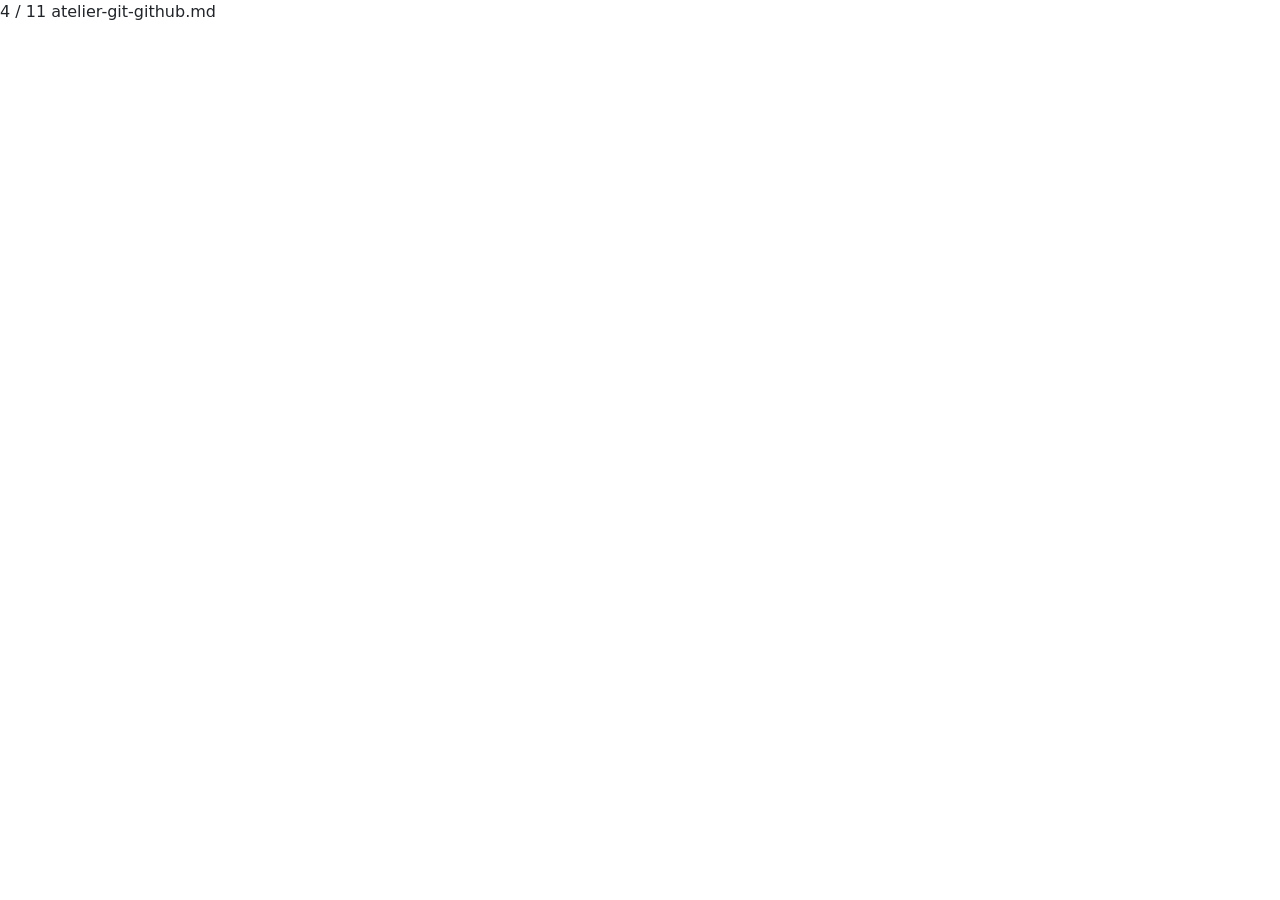
==== DANY-MEDZO-AfriTalent/index.html @ 9e374dfd "Init : création du dépôt, arborescence des fichiers et structure HTML de base" ====
<!DOCTYPE html>
<html lang="fr">
<head> 
<meta charset="UTF-8"> 
<meta name="viewport" content="width=device-width, initial-scale=1.0"> 
<title>AfriTalent — Accueil</title> 
<!-- Bootstrap 5 via CDN : feuille de style --> 
<link 
href="https://cdn.jsdelivr.net/npm/bootstrap@5.3.0/dist/css/bootstrap.min.css" 
rel="stylesheet"> 
<!-- Votre feuille de style personnelle --> 
<link rel="stylesheet" href="css/style.css">
</head>
<body> 
<!-- Le contenu de la page sera ajoute ici --> 
<!-- Bootstrap 5 via CDN : script JavaScript --> 
<script 
src="https://cdn.jsdelivr.net/npm/bootstrap@5.3.0/dist/js/bootstrap.bundle.min.js"
></script> 
<!-- Votre script JavaScript --> 
<script src="js/main.js"></script>
4 / 11
atelier-git-github.md
</body>
</html>
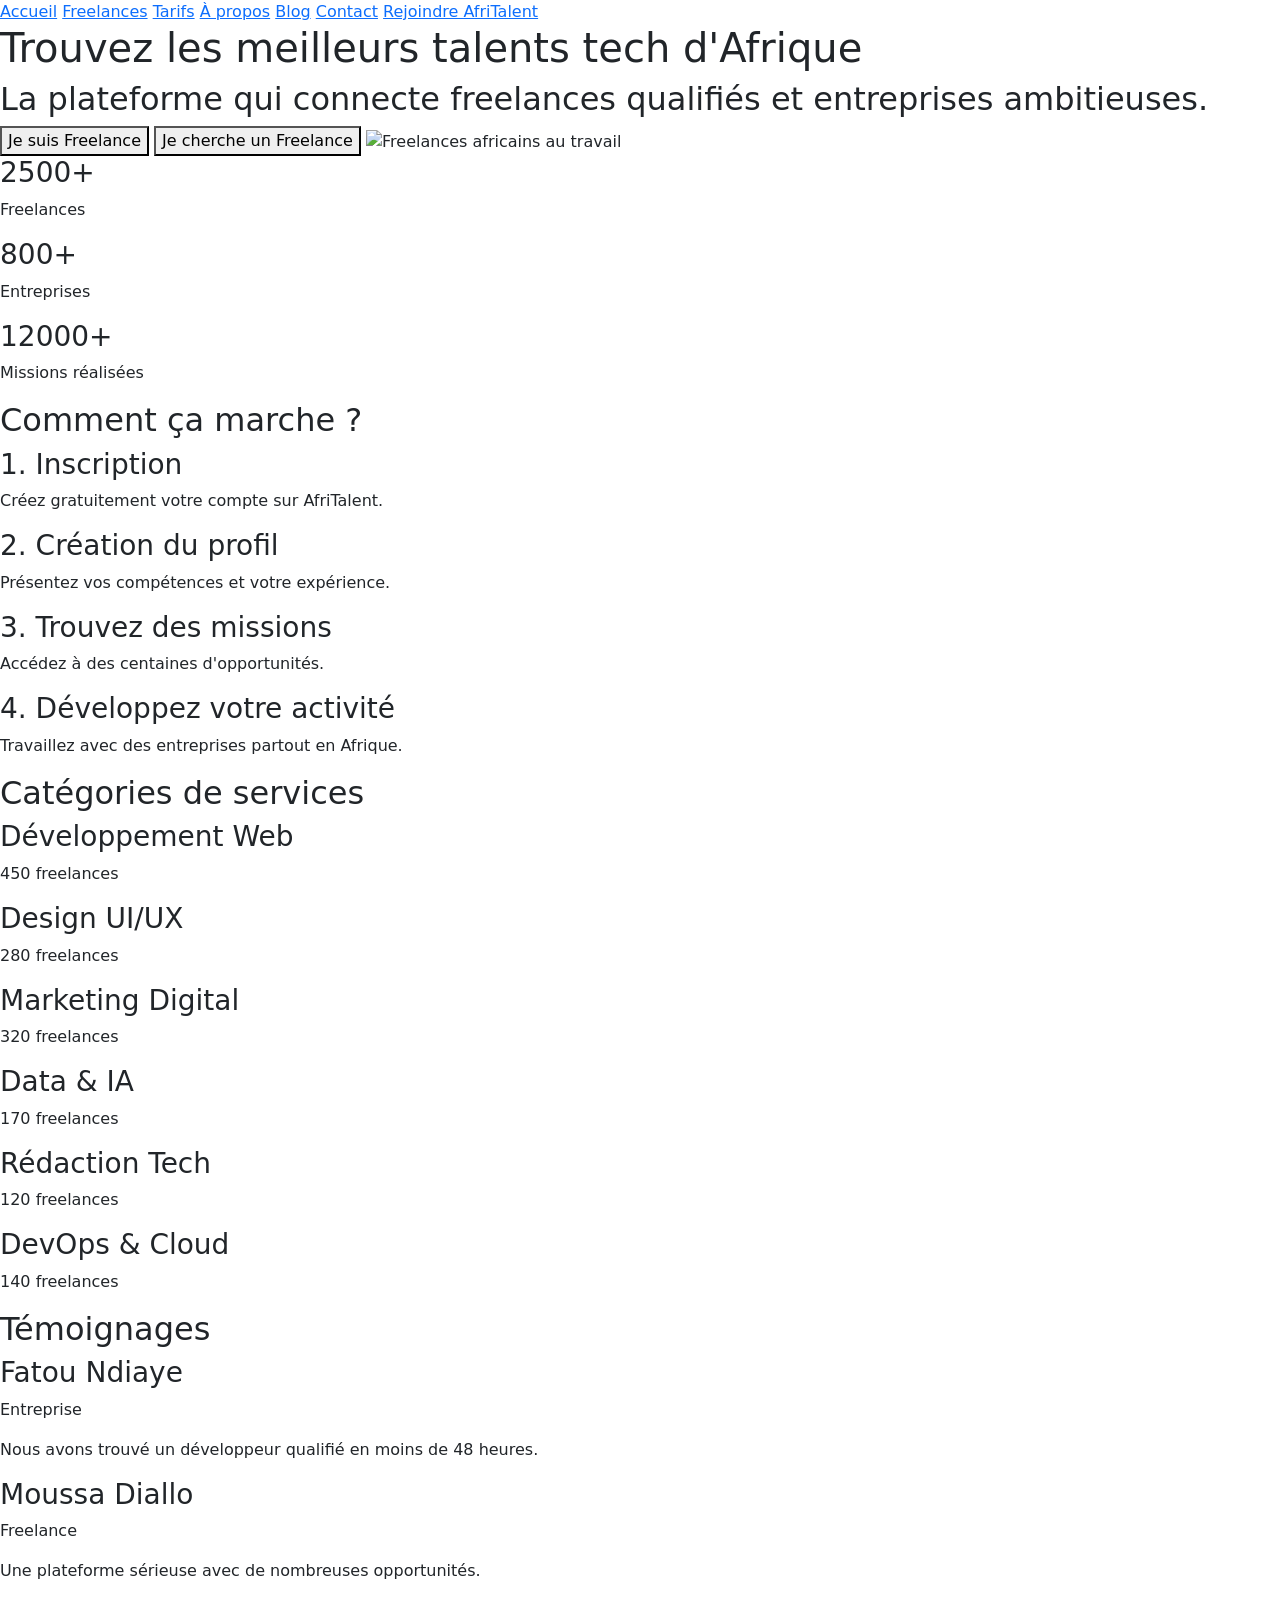
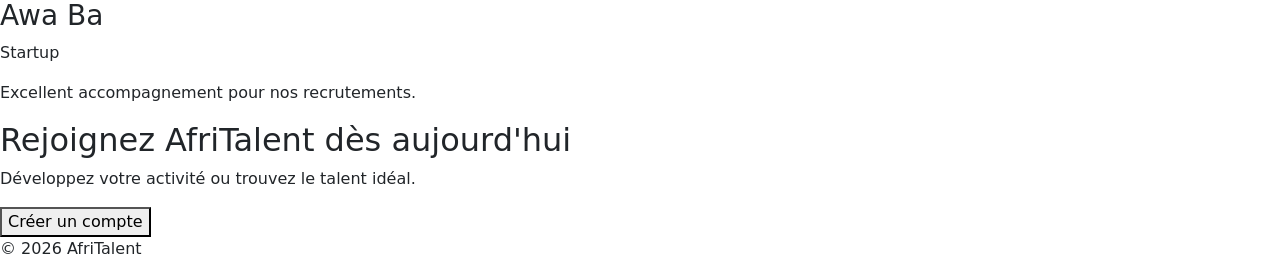
==== commit 4d26e086: "HTML : structure complète des 5 pages avec sections et contenu texte" ====
--- a/DANY-MEDZO-AfriTalent/index.html
+++ b/DANY-MEDZO-AfriTalent/index.html
@@ -1,25 +1,128 @@
 <!DOCTYPE html>
 <html lang="fr">
-<head> 
-<meta charset="UTF-8"> 
-<meta name="viewport" content="width=device-width, initial-scale=1.0"> 
-<title>AfriTalent — Accueil</title> 
-<!-- Bootstrap 5 via CDN : feuille de style --> 
-<link 
-href="https://cdn.jsdelivr.net/npm/bootstrap@5.3.0/dist/css/bootstrap.min.css" 
-rel="stylesheet"> 
-<!-- Votre feuille de style personnelle --> 
-<link rel="stylesheet" href="css/style.css">
+<head>
+    <meta charset="UTF-8">
+    <meta name="viewport" content="width=device-width, initial-scale=1.0">
+    <title>AfriTalent - Accueil</title>
+
+    <link href="https://cdn.jsdelivr.net/npm/bootstrap@5.3.3/dist/css/bootstrap.min.css" rel="stylesheet">
+    <link rel="stylesheet" href="css/style.css">
 </head>
-<body> 
-<!-- Le contenu de la page sera ajoute ici --> 
-<!-- Bootstrap 5 via CDN : script JavaScript --> 
-<script 
-src="https://cdn.jsdelivr.net/npm/bootstrap@5.3.0/dist/js/bootstrap.bundle.min.js"
-></script> 
-<!-- Votre script JavaScript --> 
+<body>
+
+<header>
+    <nav>
+        <a href="index.html">Accueil</a>
+        <a href="freelances.html">Freelances</a>
+        <a href="tarifs.html">Tarifs</a>
+        <a href="about.html">À propos</a>
+        <a href="blog.html">Blog</a>
+        <a href="contact.html">Contact</a>
+        <a href="#">Rejoindre AfriTalent</a>
+    </nav>
+</header>
+
+<main>
+
+<section>
+    <h1>Trouvez les meilleurs talents tech d'Afrique</h1>
+
+    <h2>
+        La plateforme qui connecte freelances qualifiés et entreprises ambitieuses.
+    </h2>
+
+    <button>Je suis Freelance</button>
+    <button>Je cherche un Freelance</button>
+
+    <img src="images/hero.jpg" alt="Freelances africains au travail">
+
+    <div>
+        <h3>2500+</h3>
+        <p>Freelances</p>
+    </div>
+
+    <div>
+        <h3>800+</h3>
+        <p>Entreprises</p>
+    </div>
+
+    <div>
+        <h3>12000+</h3>
+        <p>Missions réalisées</p>
+    </div>
+</section>
+
+<section>
+    <h2>Comment ça marche ?</h2>
+
+    <article>
+        <h3>1. Inscription</h3>
+        <p>Créez gratuitement votre compte sur AfriTalent.</p>
+    </article>
+
+    <article>
+        <h3>2. Création du profil</h3>
+        <p>Présentez vos compétences et votre expérience.</p>
+    </article>
+
+    <article>
+        <h3>3. Trouvez des missions</h3>
+        <p>Accédez à des centaines d'opportunités.</p>
+    </article>
+
+    <article>
+        <h3>4. Développez votre activité</h3>
+        <p>Travaillez avec des entreprises partout en Afrique.</p>
+    </article>
+</section>
+
+<section>
+    <h2>Catégories de services</h2>
+
+    <article><h3>Développement Web</h3><p>450 freelances</p></article>
+    <article><h3>Design UI/UX</h3><p>280 freelances</p></article>
+    <article><h3>Marketing Digital</h3><p>320 freelances</p></article>
+    <article><h3>Data & IA</h3><p>170 freelances</p></article>
+    <article><h3>Rédaction Tech</h3><p>120 freelances</p></article>
+    <article><h3>DevOps & Cloud</h3><p>140 freelances</p></article>
+</section>
+
+<section>
+    <h2>Témoignages</h2>
+
+    <article>
+        <h3>Fatou Ndiaye</h3>
+        <p>Entreprise</p>
+        <p>Nous avons trouvé un développeur qualifié en moins de 48 heures.</p>
+    </article>
+
+    <article>
+        <h3>Moussa Diallo</h3>
+        <p>Freelance</p>
+        <p>Une plateforme sérieuse avec de nombreuses opportunités.</p>
+    </article>
+
+    <article>
+        <h3>Awa Ba</h3>
+        <p>Startup</p>
+        <p>Excellent accompagnement pour nos recrutements.</p>
+    </article>
+</section>
+
+<section>
+    <h2>Rejoignez AfriTalent dès aujourd'hui</h2>
+    <p>Développez votre activité ou trouvez le talent idéal.</p>
+    <button>Créer un compte</button>
+</section>
+
+</main>
+
+<footer>
+    <p>© 2026 AfriTalent</p>
+</footer>
+
 <script src="js/main.js"></script>
-4 / 11
-atelier-git-github.md
+<script src="https://cdn.jsdelivr.net/npm/bootstrap@5.3.3/dist/js/bootstrap.bundle.min.js"></script>
+
 </body>
-</html>
+</html>
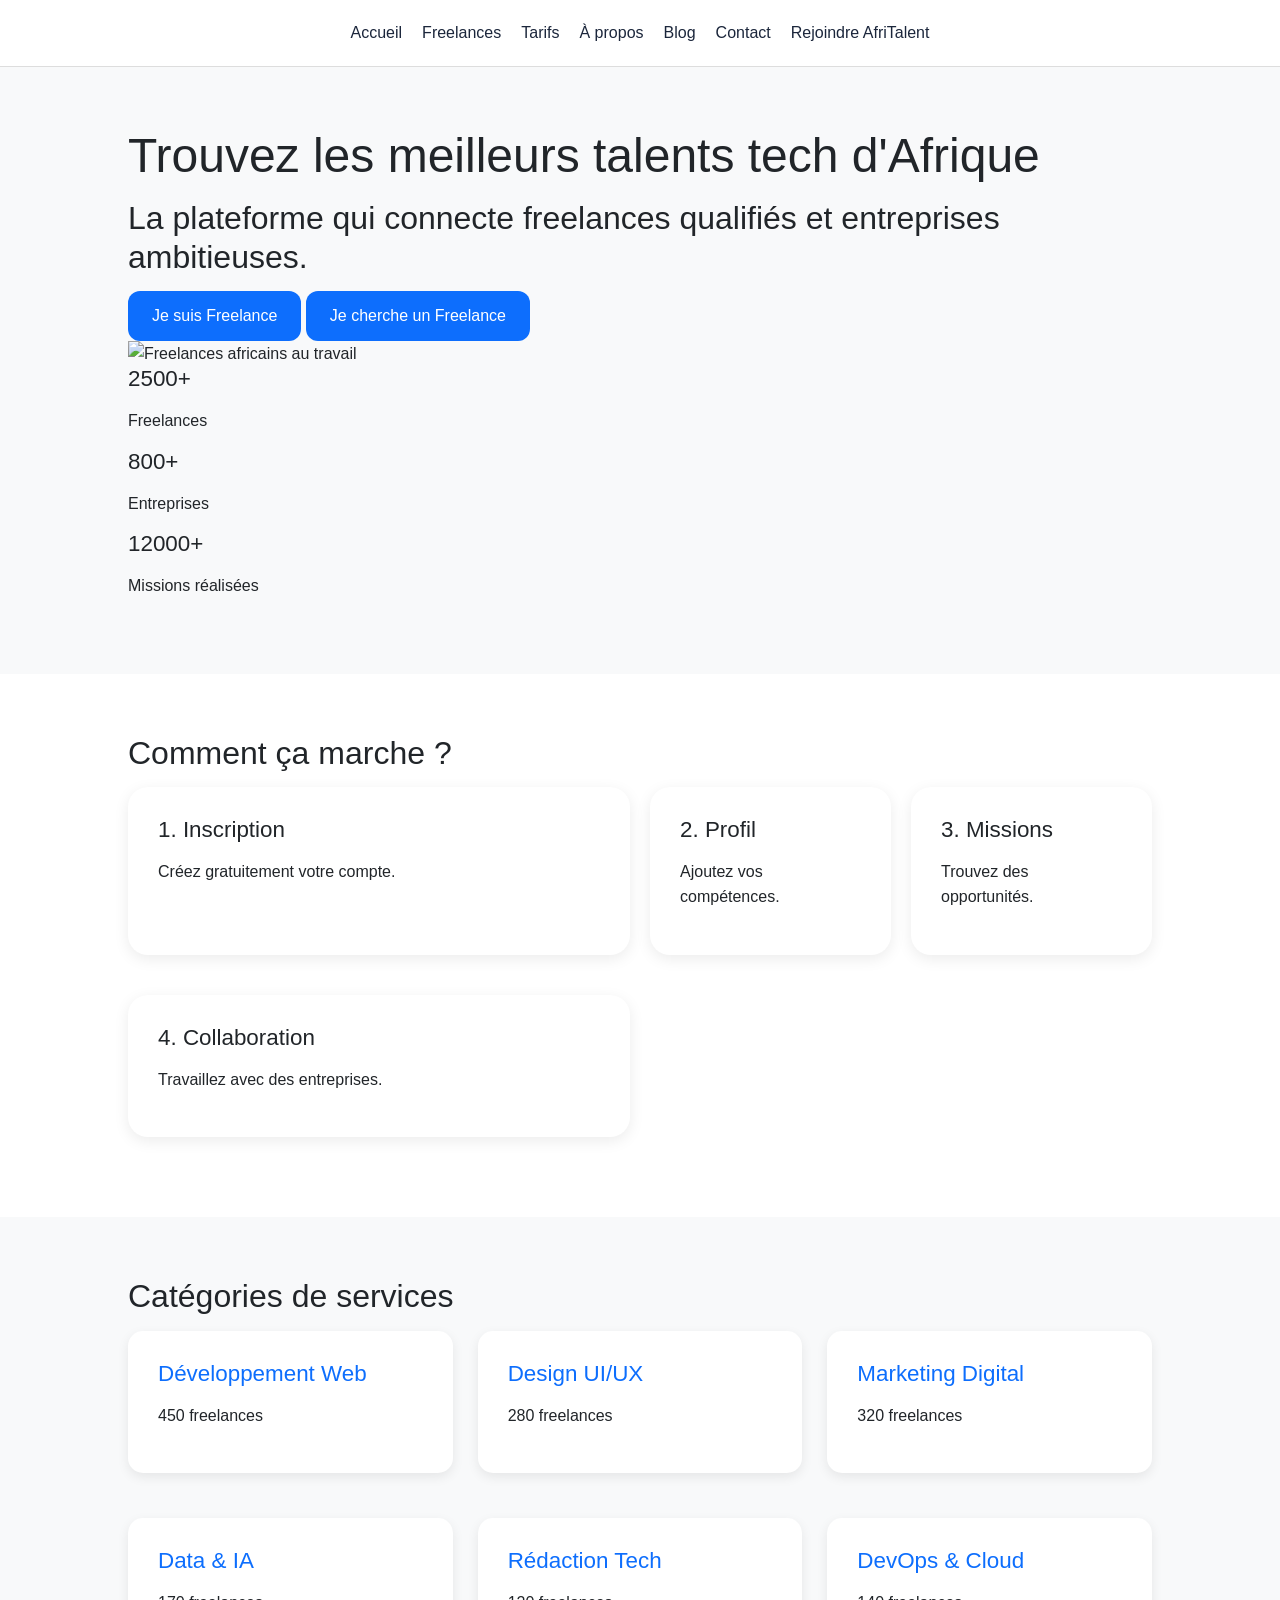
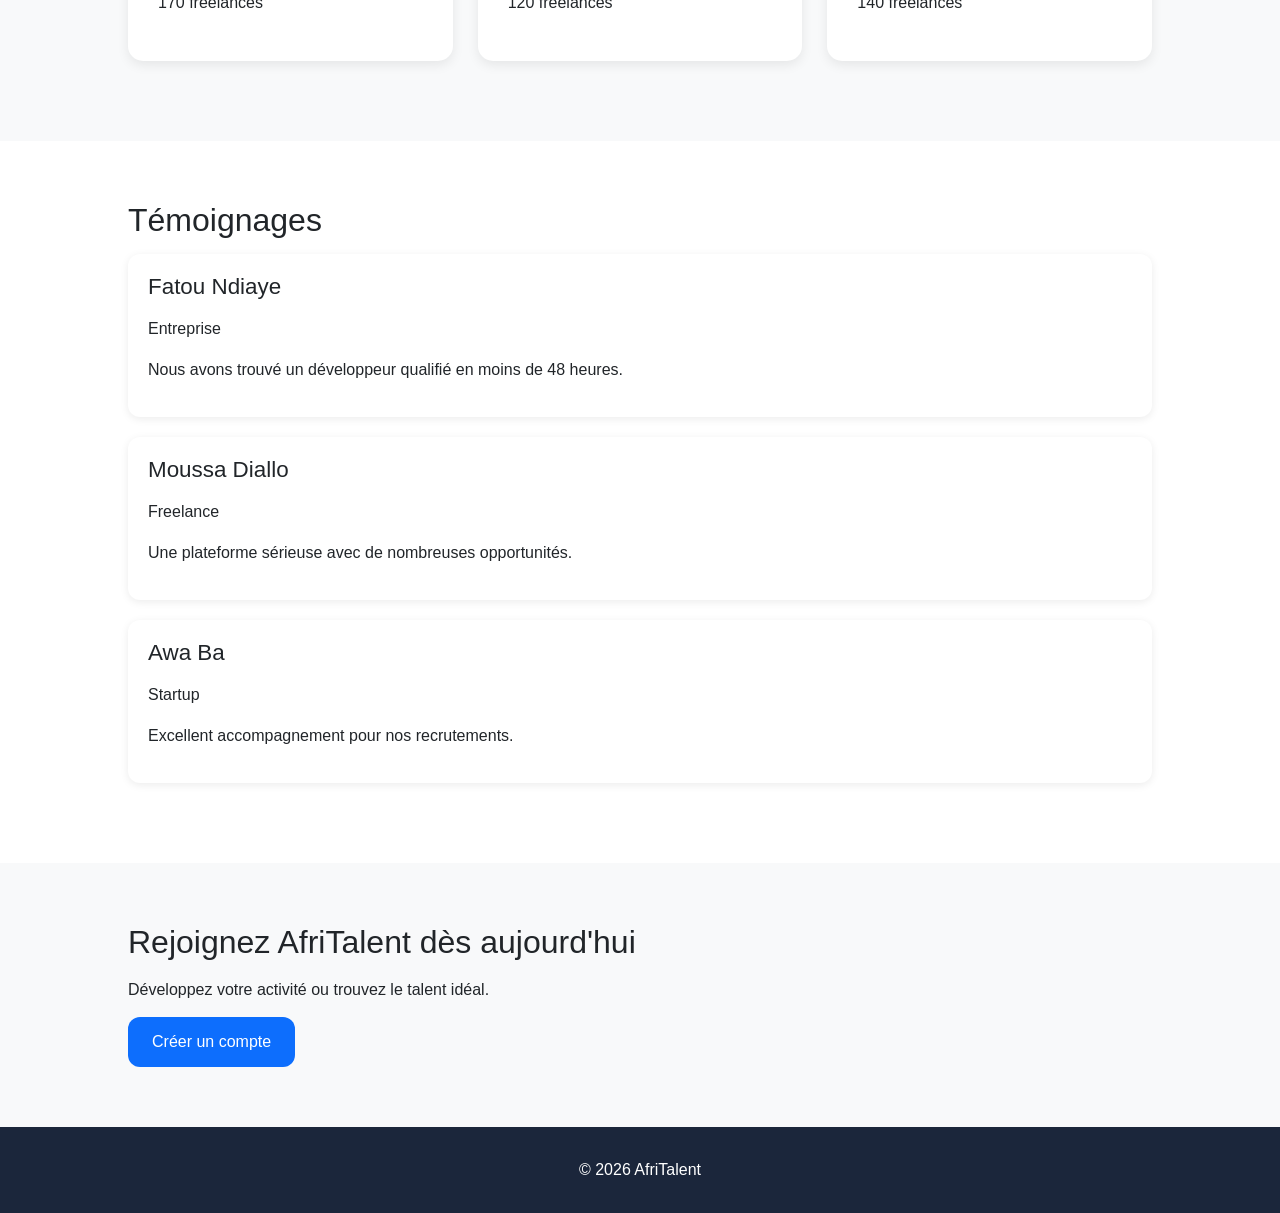
==== commit d9a07f11: "CSS : Bento Grid, sections hero et catégories, effets hover" ====
--- a/DANY-MEDZO-AfriTalent/index.html
+++ b/DANY-MEDZO-AfriTalent/index.html
@@ -53,40 +53,74 @@
 </section>
 
 <section>
+
     <h2>Comment ça marche ?</h2>
 
-    <article>
-        <h3>1. Inscription</h3>
-        <p>Créez gratuitement votre compte sur AfriTalent.</p>
-    </article>
+    <div class="bento-grid">
 
-    <article>
-        <h3>2. Création du profil</h3>
-        <p>Présentez vos compétences et votre expérience.</p>
-    </article>
+        <article class="bento-card">
+            <h3>1. Inscription</h3>
+            <p>Créez gratuitement votre compte.</p>
+        </article>
 
-    <article>
-        <h3>3. Trouvez des missions</h3>
-        <p>Accédez à des centaines d'opportunités.</p>
-    </article>
+        <article class="bento-card">
+            <h3>2. Profil</h3>
+            <p>Ajoutez vos compétences.</p>
+        </article>
 
-    <article>
-        <h3>4. Développez votre activité</h3>
-        <p>Travaillez avec des entreprises partout en Afrique.</p>
-    </article>
+        <article class="bento-card">
+            <h3>3. Missions</h3>
+            <p>Trouvez des opportunités.</p>
+        </article>
+
+        <article class="bento-card">
+            <h3>4. Collaboration</h3>
+            <p>Travaillez avec des entreprises.</p>
+        </article>
+
+    </div>
+
 </section>
 
 <section>
+
     <h2>Catégories de services</h2>
 
-    <article><h3>Développement Web</h3><p>450 freelances</p></article>
-    <article><h3>Design UI/UX</h3><p>280 freelances</p></article>
-    <article><h3>Marketing Digital</h3><p>320 freelances</p></article>
-    <article><h3>Data & IA</h3><p>170 freelances</p></article>
-    <article><h3>Rédaction Tech</h3><p>120 freelances</p></article>
-    <article><h3>DevOps & Cloud</h3><p>140 freelances</p></article>
+    <div class="categories">
+
+        <article class="category-card">
+            <h3>Développement Web</h3>
+            <p>450 freelances</p>
+        </article>
+
+        <article class="category-card">
+            <h3>Design UI/UX</h3>
+            <p>280 freelances</p>
+        </article>
+
+        <article class="category-card">
+            <h3>Marketing Digital</h3>
+            <p>320 freelances</p>
+        </article>
+
+        <article class="category-card">
+            <h3>Data & IA</h3>
+            <p>170 freelances</p>
+        </article>
+
+        <article class="category-card">
+            <h3>Rédaction Tech</h3>
+            <p>120 freelances</p>
+        </article>
+
+        <article class="category-card">
+            <h3>DevOps & Cloud</h3>
+            <p>140 freelances</p>
+        </article>
+
+    </div>
+
 </section>
-
 <section>
     <h2>Témoignages</h2>
 
--- a/DANY-MEDZO-AfriTalent/css/style.css
+++ b/DANY-MEDZO-AfriTalent/css/style.css
@@ -0,0 +1,415 @@
+/* ==========================
+   VARIABLES CSS
+========================== */
+
+:root{
+    --primary-color:#0d6efd;
+    --secondary-color:#1b263b;
+    --accent-color:#00c896;
+    --light-color:#f8f9fa;
+    --dark-color:#212529;
+    --gray-color:#6c757d;
+
+    --title-font:'Space Grotesk', sans-serif;
+    --body-font:'Poppins', sans-serif;
+
+    --border-radius:12px;
+    --transition:0.3s;
+}
+
+/* ==========================
+   RESET
+========================== */
+
+*{
+    margin:0;
+    padding:0;
+    box-sizing:border-box;
+}
+
+html{
+    scroll-behavior:smooth;
+}
+
+body{
+    font-family:var(--body-font);
+    background-color:var(--light-color);
+    color:var(--dark-color);
+    line-height:1.6;
+}
+
+/* ==========================
+   TITRES
+========================== */
+
+h1,
+h2,
+h3,
+h4,
+h5,
+h6{
+    font-family:var(--title-font);
+    margin-bottom:15px;
+}
+
+h1{
+    font-size:3rem;
+}
+
+h2{
+    font-size:2rem;
+}
+
+h3{
+    font-size:1.4rem;
+}
+
+p{
+    margin-bottom:15px;
+}
+
+/* ==========================
+   LIENS
+========================== */
+
+a{
+    text-decoration:none;
+    color:var(--primary-color);
+}
+
+a:hover{
+    color:var(--accent-color);
+}
+
+/* ==========================
+   NAVBAR
+========================== */
+
+nav{
+    background-color:white;
+    padding:20px;
+    display:flex;
+    justify-content:center;
+    align-items:center;
+    gap:20px;
+    flex-wrap:wrap;
+
+    border-bottom:1px solid #ddd;
+}
+
+nav a{
+    color:var(--secondary-color);
+    font-weight:500;
+}
+
+nav a:hover{
+    color:var(--primary-color);
+}
+
+/* ==========================
+   BOUTONS
+========================== */
+
+button{
+    background-color:var(--primary-color);
+    color:white;
+
+    border:none;
+
+    padding:12px 24px;
+
+    border-radius:var(--border-radius);
+
+    cursor:pointer;
+
+    transition:var(--transition);
+}
+
+button:hover{
+    background-color:var(--accent-color);
+    transform:translateY(-2px);
+}
+
+/* ==========================
+   SECTIONS
+========================== */
+
+section{
+    padding:60px 10%;
+}
+
+section:nth-child(even){
+    background-color:white;
+}
+
+/* ==========================
+   IMAGES
+========================== */
+
+img{
+    max-width:100%;
+    display:block;
+}
+
+/* ==========================
+   ARTICLES
+========================== */
+
+article{
+    background-color:white;
+
+    padding:20px;
+
+    margin-bottom:20px;
+
+    border-radius:var(--border-radius);
+
+    box-shadow:0 2px 8px rgba(0,0,0,0.08);
+}
+
+/* ==========================
+   FORMULAIRE
+========================== */
+
+input,
+select,
+textarea{
+    width:100%;
+
+    padding:12px;
+
+    margin-bottom:15px;
+
+    border:1px solid #ccc;
+
+    border-radius:var(--border-radius);
+}
+
+/* ==========================
+   FOOTER
+========================== */
+
+footer{
+    background-color:var(--secondary-color);
+
+    color:white;
+
+    text-align:center;
+
+    padding:30px;
+}
+
+footer p{
+    margin:0;
+}
+/* ==========================
+   HERO
+========================== */
+
+.hero{
+    display:grid;
+    grid-template-columns:1fr 1fr;
+    align-items:center;
+    gap:50px;
+    min-height:80vh;
+}
+
+.hero-content h1{
+    font-size:4rem;
+    line-height:1.1;
+    margin-bottom:20px;
+}
+
+.hero-content p{
+    font-size:1.1rem;
+    color:var(--gray-color);
+}
+
+.hero-buttons{
+    margin-top:25px;
+    display:flex;
+    gap:15px;
+}
+
+.hero-image img{
+    width:100%;
+    border-radius:20px;
+    box-shadow:0 15px 30px rgba(0,0,0,0.15);
+}
+
+/* ==========================
+   STATS
+========================== */
+
+.stats{
+    display:grid;
+    grid-template-columns:repeat(3,1fr);
+    gap:20px;
+}
+
+.stat-card{
+    background:white;
+    text-align:center;
+    padding:30px;
+    border-radius:15px;
+    box-shadow:0 4px 12px rgba(0,0,0,0.08);
+}
+
+.stat-card h3{
+    color:var(--primary-color);
+    font-size:2rem;
+}
+
+/* ==========================
+   BENTO GRID
+========================== */
+
+.bento-grid{
+    display:grid;
+    grid-template-columns:repeat(4,1fr);
+    gap:20px;
+}
+
+.bento-card{
+    background:white;
+    padding:30px;
+    border-radius:20px;
+    box-shadow:0 4px 15px rgba(0,0,0,0.08);
+}
+
+.bento-card:first-child{
+    grid-column:span 2;
+}
+
+.bento-card:nth-child(4){
+    grid-column:span 2;
+}
+
+/* ==========================
+   CATÉGORIES
+========================== */
+
+.categories{
+    display:grid;
+    grid-template-columns:repeat(3,1fr);
+    gap:25px;
+}
+
+.category-card{
+    background:white;
+    padding:30px;
+    border-radius:15px;
+
+    transition:0.3s;
+
+    box-shadow:0 4px 12px rgba(0,0,0,0.08);
+}
+
+.category-card:hover{
+    transform:translateY(-10px);
+    box-shadow:0 15px 25px rgba(0,0,0,0.15);
+}
+
+.category-card h3{
+    color:var(--primary-color);
+}
+
+/* ==========================
+   FREELANCES
+========================== */
+
+.freelances-grid{
+    display:grid;
+    grid-template-columns:repeat(3,1fr);
+    gap:25px;
+}
+
+.freelance-card{
+    background:white;
+    padding:25px;
+    border-radius:15px;
+
+    transition:0.3s;
+
+    box-shadow:0 4px 10px rgba(0,0,0,0.08);
+}
+
+.freelance-card:hover{
+    transform:translateY(-8px);
+}
+
+/* ==========================
+   TARIFS
+========================== */
+
+.pricing{
+    display:grid;
+    grid-template-columns:repeat(3,1fr);
+    gap:25px;
+}
+
+.plan{
+    background:white;
+    padding:30px;
+    border-radius:15px;
+    text-align:center;
+
+    box-shadow:0 4px 12px rgba(0,0,0,0.08);
+}
+
+.popular{
+    border:3px solid var(--primary-color);
+    transform:scale(1.05);
+}
+
+/* ==========================
+   TEAM
+========================== */
+
+.team{
+    display:grid;
+    grid-template-columns:repeat(4,1fr);
+    gap:20px;
+}
+
+.member{
+    text-align:center;
+}
+
+/* ==========================
+   RESPONSIVE
+========================== */
+
+@media(max-width:992px){
+
+    .hero{
+        grid-template-columns:1fr;
+    }
+
+    .categories,
+    .pricing,
+    .freelances-grid,
+    .team,
+    .stats{
+        grid-template-columns:1fr 1fr;
+    }
+}
+
+@media(max-width:768px){
+
+    .hero-content h1{
+        font-size:2.5rem;
+    }
+
+    .categories,
+    .pricing,
+    .freelances-grid,
+    .team,
+    .stats{
+        grid-template-columns:1fr;
+    }
+
+    .bento-grid{
+        grid-template-columns:1fr;
+    }
+}
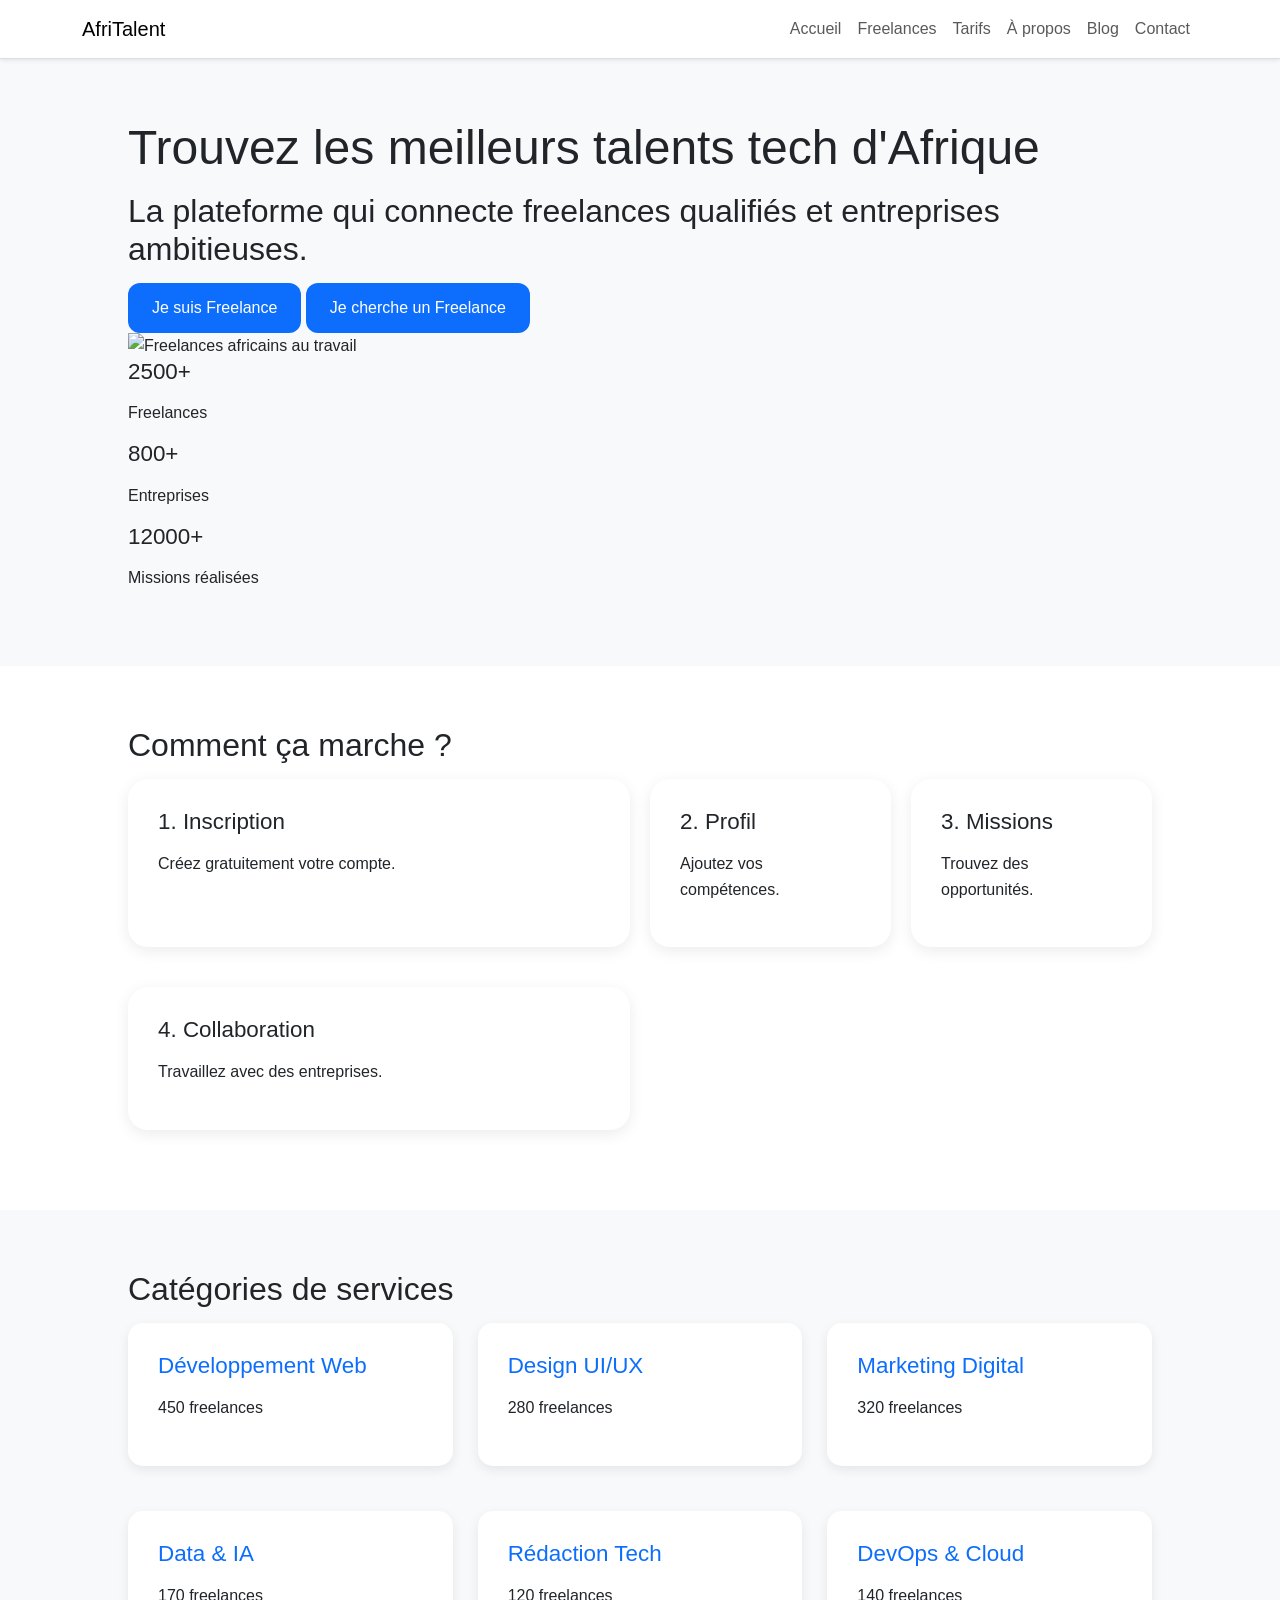
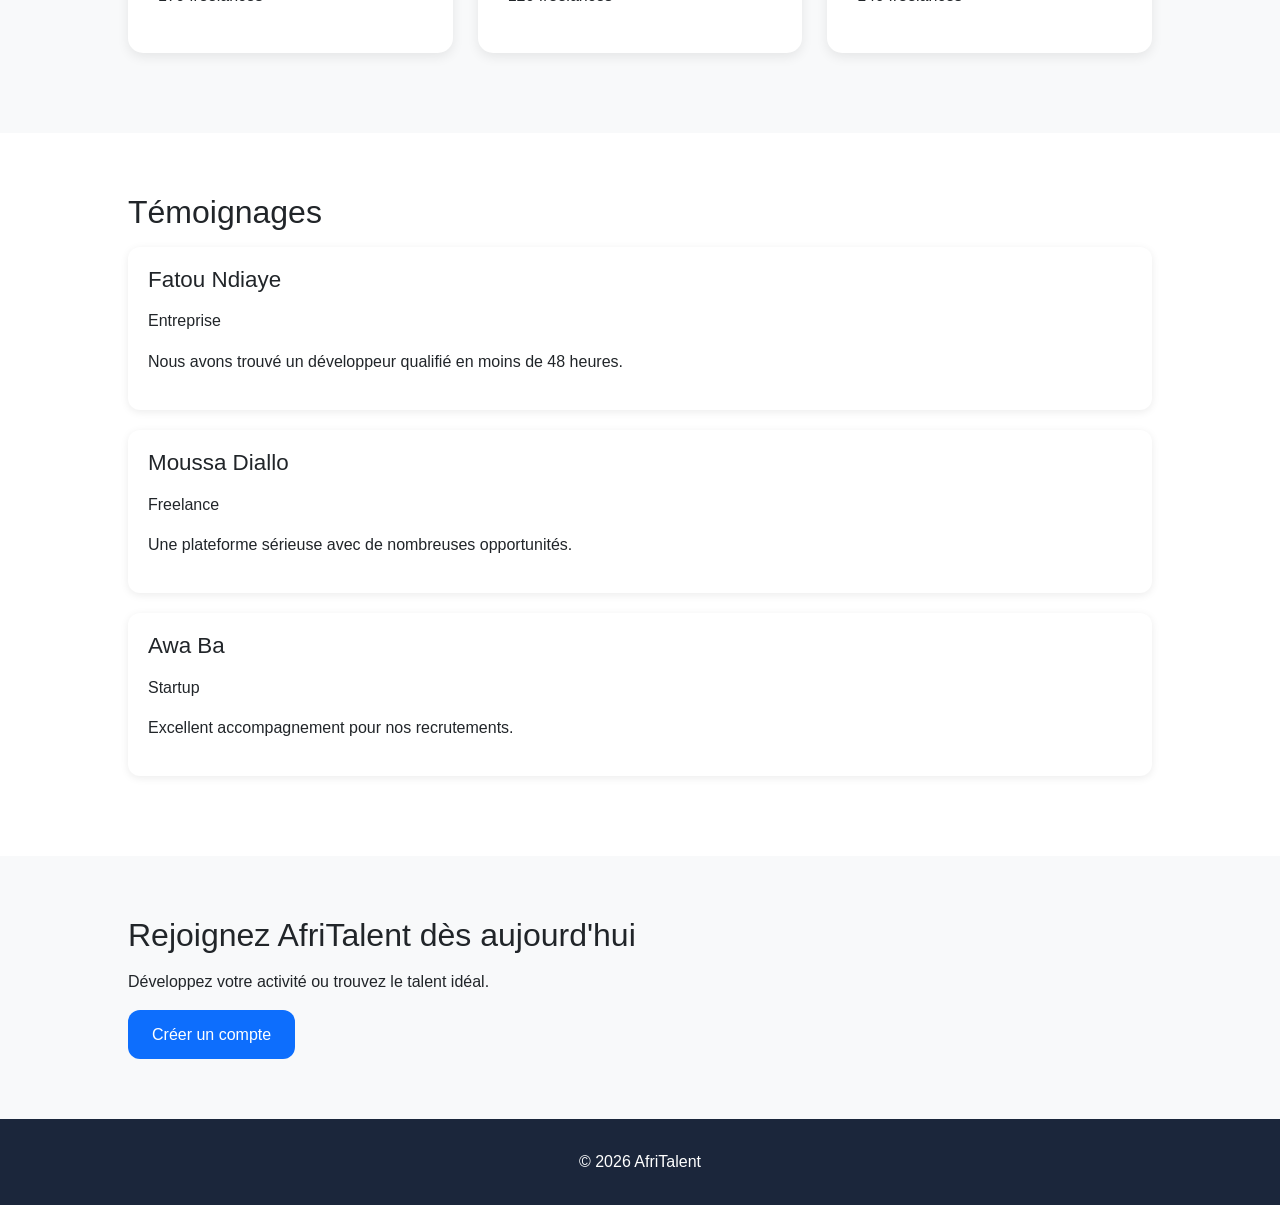
==== commit f00a6b43: "CSS : responsive design mobile et tablette, media queries" ====
--- a/DANY-MEDZO-AfriTalent/index.html
+++ b/DANY-MEDZO-AfriTalent/index.html
@@ -11,15 +11,61 @@
 <body>
 
 <header>
-    <nav>
-        <a href="index.html">Accueil</a>
-        <a href="freelances.html">Freelances</a>
-        <a href="tarifs.html">Tarifs</a>
-        <a href="about.html">À propos</a>
-        <a href="blog.html">Blog</a>
-        <a href="contact.html">Contact</a>
-        <a href="#">Rejoindre AfriTalent</a>
-    </nav>
+
+<nav class="navbar navbar-expand-lg bg-white shadow-sm">
+
+    <div class="container">
+
+        <a class="navbar-brand" href="index.html">
+            AfriTalent
+        </a>
+
+        <button
+            class="navbar-toggler"
+            type="button"
+            data-bs-toggle="collapse"
+            data-bs-target="#navbarMain">
+
+            <span class="navbar-toggler-icon"></span>
+
+        </button>
+
+        <div class="collapse navbar-collapse" id="navbarMain">
+
+            <ul class="navbar-nav ms-auto">
+
+                <li class="nav-item">
+                    <a class="nav-link" href="index.html">Accueil</a>
+                </li>
+
+                <li class="nav-item">
+                    <a class="nav-link" href="freelances.html">Freelances</a>
+                </li>
+
+                <li class="nav-item">
+                    <a class="nav-link" href="tarifs.html">Tarifs</a>
+                </li>
+
+                <li class="nav-item">
+                    <a class="nav-link" href="about.html">À propos</a>
+                </li>
+
+                <li class="nav-item">
+                    <a class="nav-link" href="blog.html">Blog</a>
+                </li>
+
+                <li class="nav-item">
+                    <a class="nav-link" href="contact.html">Contact</a>
+                </li>
+
+            </ul>
+
+        </div>
+
+    </div>
+
+</nav>
+
 </header>
 
 <main>
--- a/DANY-MEDZO-AfriTalent/css/style.css
+++ b/DANY-MEDZO-AfriTalent/css/style.css
@@ -412,4 +412,61 @@
     .bento-grid{
         grid-template-columns:1fr;
     }
+}
+/* ==========================
+   RESPONSIVE MOBILE
+========================== */
+
+@media (max-width: 768px){
+
+    section{
+        padding:40px 20px;
+    }
+
+    .hero{
+        text-align:center;
+    }
+
+    .hero-buttons{
+        flex-direction:column;
+        align-items:center;
+    }
+
+    .hero-buttons button{
+        width:100%;
+        max-width:300px;
+    }
+
+    .hero-image{
+        margin-top:30px;
+    }
+
+    h1{
+        font-size:2.2rem;
+    }
+
+    h2{
+        font-size:1.8rem;
+    }
+
+    p{
+        font-size:0.95rem;
+    }
+
+}
+
+/* ==========================
+   TABLETTE
+========================== */
+
+@media (min-width:769px) and (max-width:992px){
+
+    .hero{
+        gap:30px;
+    }
+
+    h1{
+        font-size:3rem;
+    }
+
 }
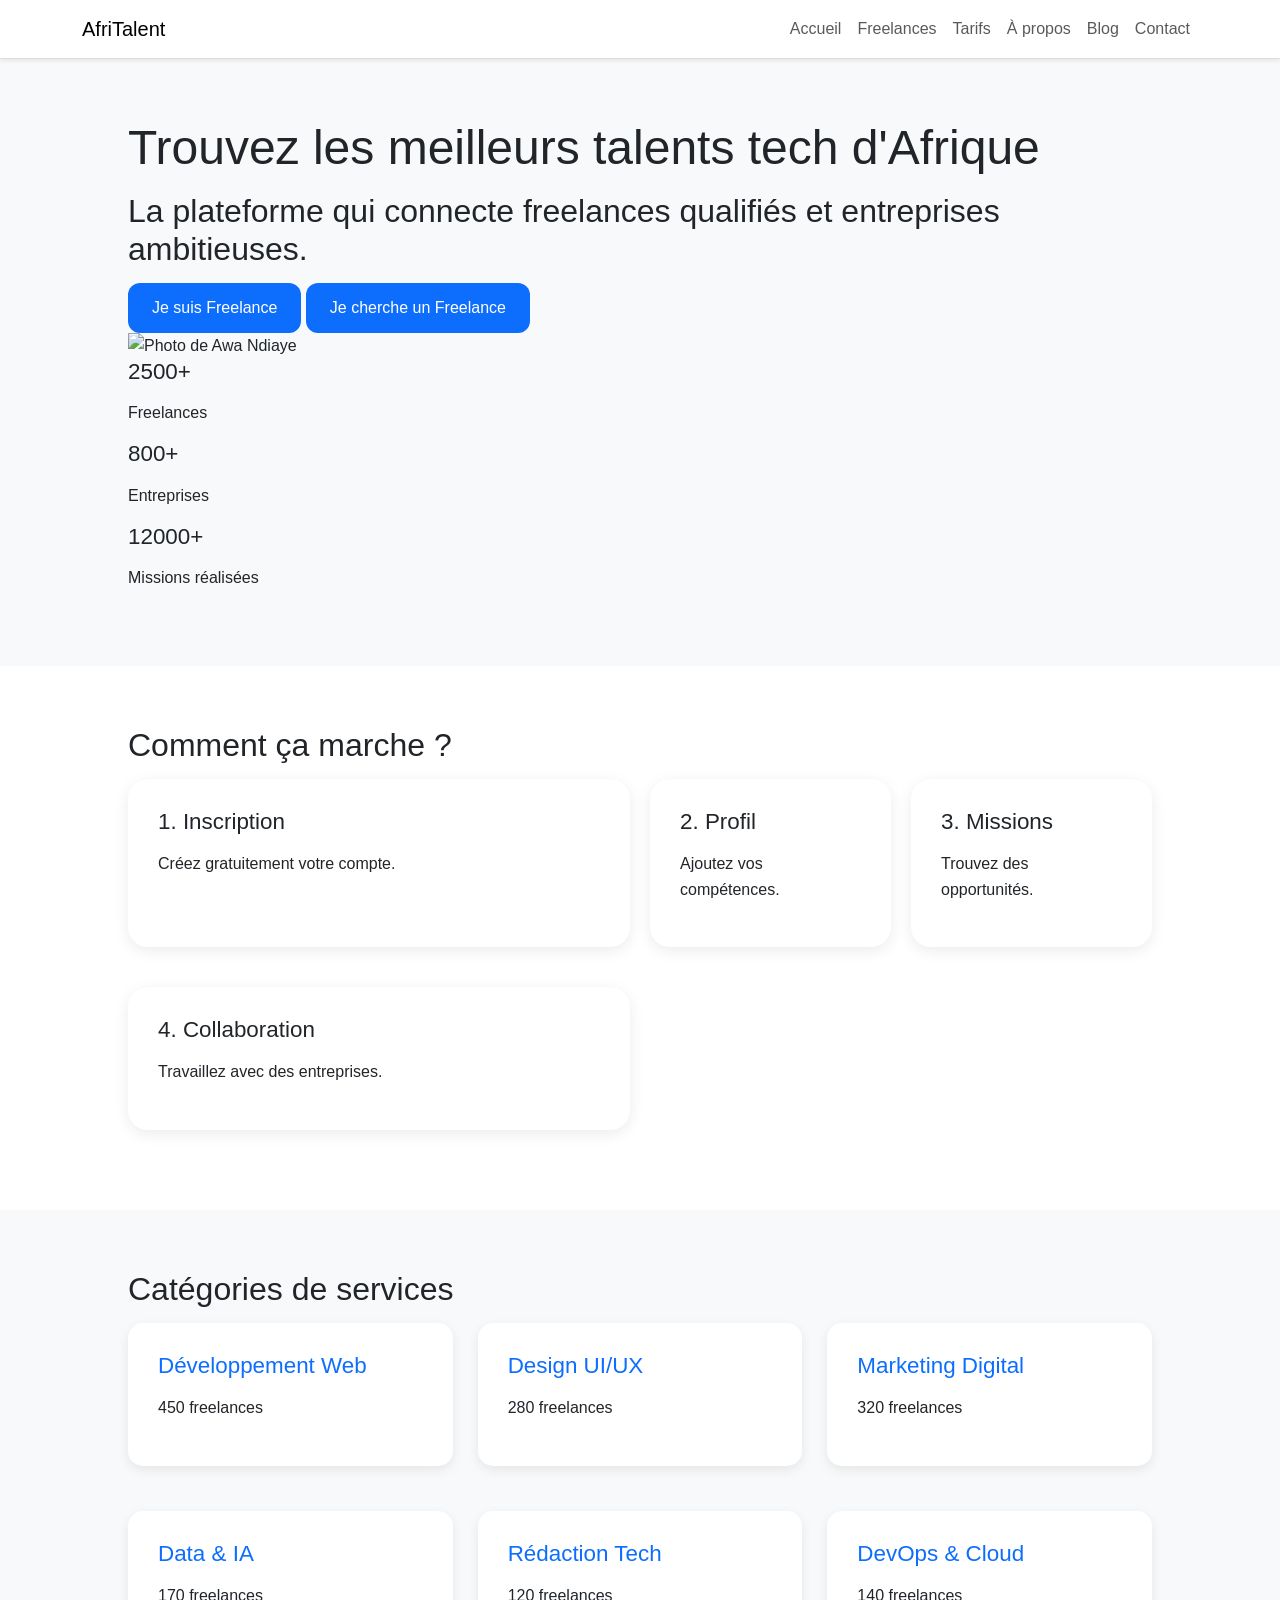
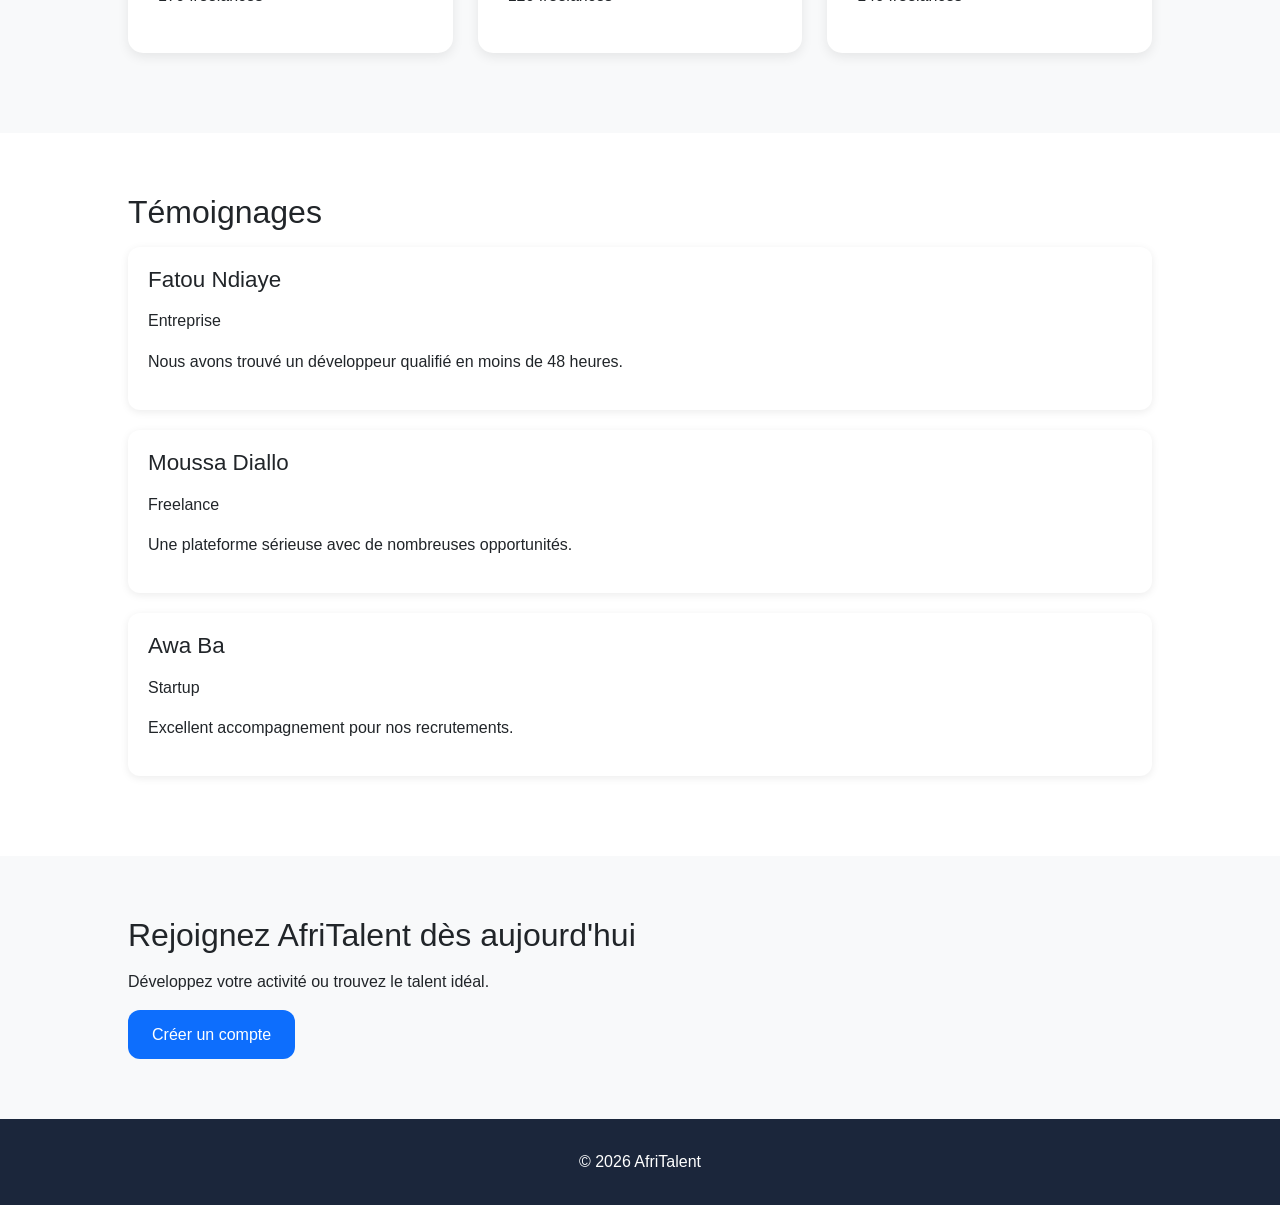
==== commit 0b192bfe: "JS : compteurs animés au scroll et animations fade-in des sections" ====
--- a/DANY-MEDZO-AfriTalent/index.html
+++ b/DANY-MEDZO-AfriTalent/index.html
@@ -1,12 +1,16 @@
 <!DOCTYPE html>
 <html lang="fr">
 <head>
-    <meta charset="UTF-8">
-    <meta name="viewport" content="width=device-width, initial-scale=1.0">
+    <meta name="description" content="AfriTalent connecte les freelances tech africains aux entreprises.">
+
+<meta name="keywords" content="freelance, afrique, developpement web, design, tech">
+
+<meta name="author" content="Ton Nom">
     <title>AfriTalent - Accueil</title>
 
     <link href="https://cdn.jsdelivr.net/npm/bootstrap@5.3.3/dist/css/bootstrap.min.css" rel="stylesheet">
     <link rel="stylesheet" href="css/style.css">
+    <link rel="icon" href="images/favicon.ico">
 </head>
 <body>
 
@@ -20,7 +24,7 @@
             AfriTalent
         </a>
 
-        <button
+        <button type="button"
             class="navbar-toggler"
             type="button"
             data-bs-toggle="collapse"
@@ -80,7 +84,7 @@
     <button>Je suis Freelance</button>
     <button>Je cherche un Freelance</button>
 
-    <img src="images/hero.jpg" alt="Freelances africains au travail">
+    <img src="images/f1.jpg" alt="Photo de Awa Ndiaye">
 
     <div>
         <h3>2500+</h3>
--- a/DANY-MEDZO-AfriTalent/css/style.css
+++ b/DANY-MEDZO-AfriTalent/css/style.css
@@ -469,4 +469,60 @@
         font-size:3rem;
     }
 
+}
+/* ==========================
+   BACK TO TOP
+========================== */
+
+#backToTop{
+
+    position:fixed;
+
+    bottom:20px;
+
+    right:20px;
+
+    width:50px;
+
+    height:50px;
+
+    border:none;
+
+    border-radius:50%;
+
+    background:var(--primary-color);
+
+    color:white;
+
+    cursor:pointer;
+
+    display:none;
+
+    z-index:999;
+}
+
+/* ==========================
+   ANIMATIONS
+========================== */
+
+@keyframes fadeIn{
+
+    from{
+        opacity:0;
+        transform:translateY(30px);
+    }
+
+    to{
+        opacity:1;
+        transform:translateY(0);
+    }
+}
+
+.hero,
+.category-card,
+.freelance-card,
+.plan,
+.member{
+
+    animation:fadeIn 1s ease;
 }
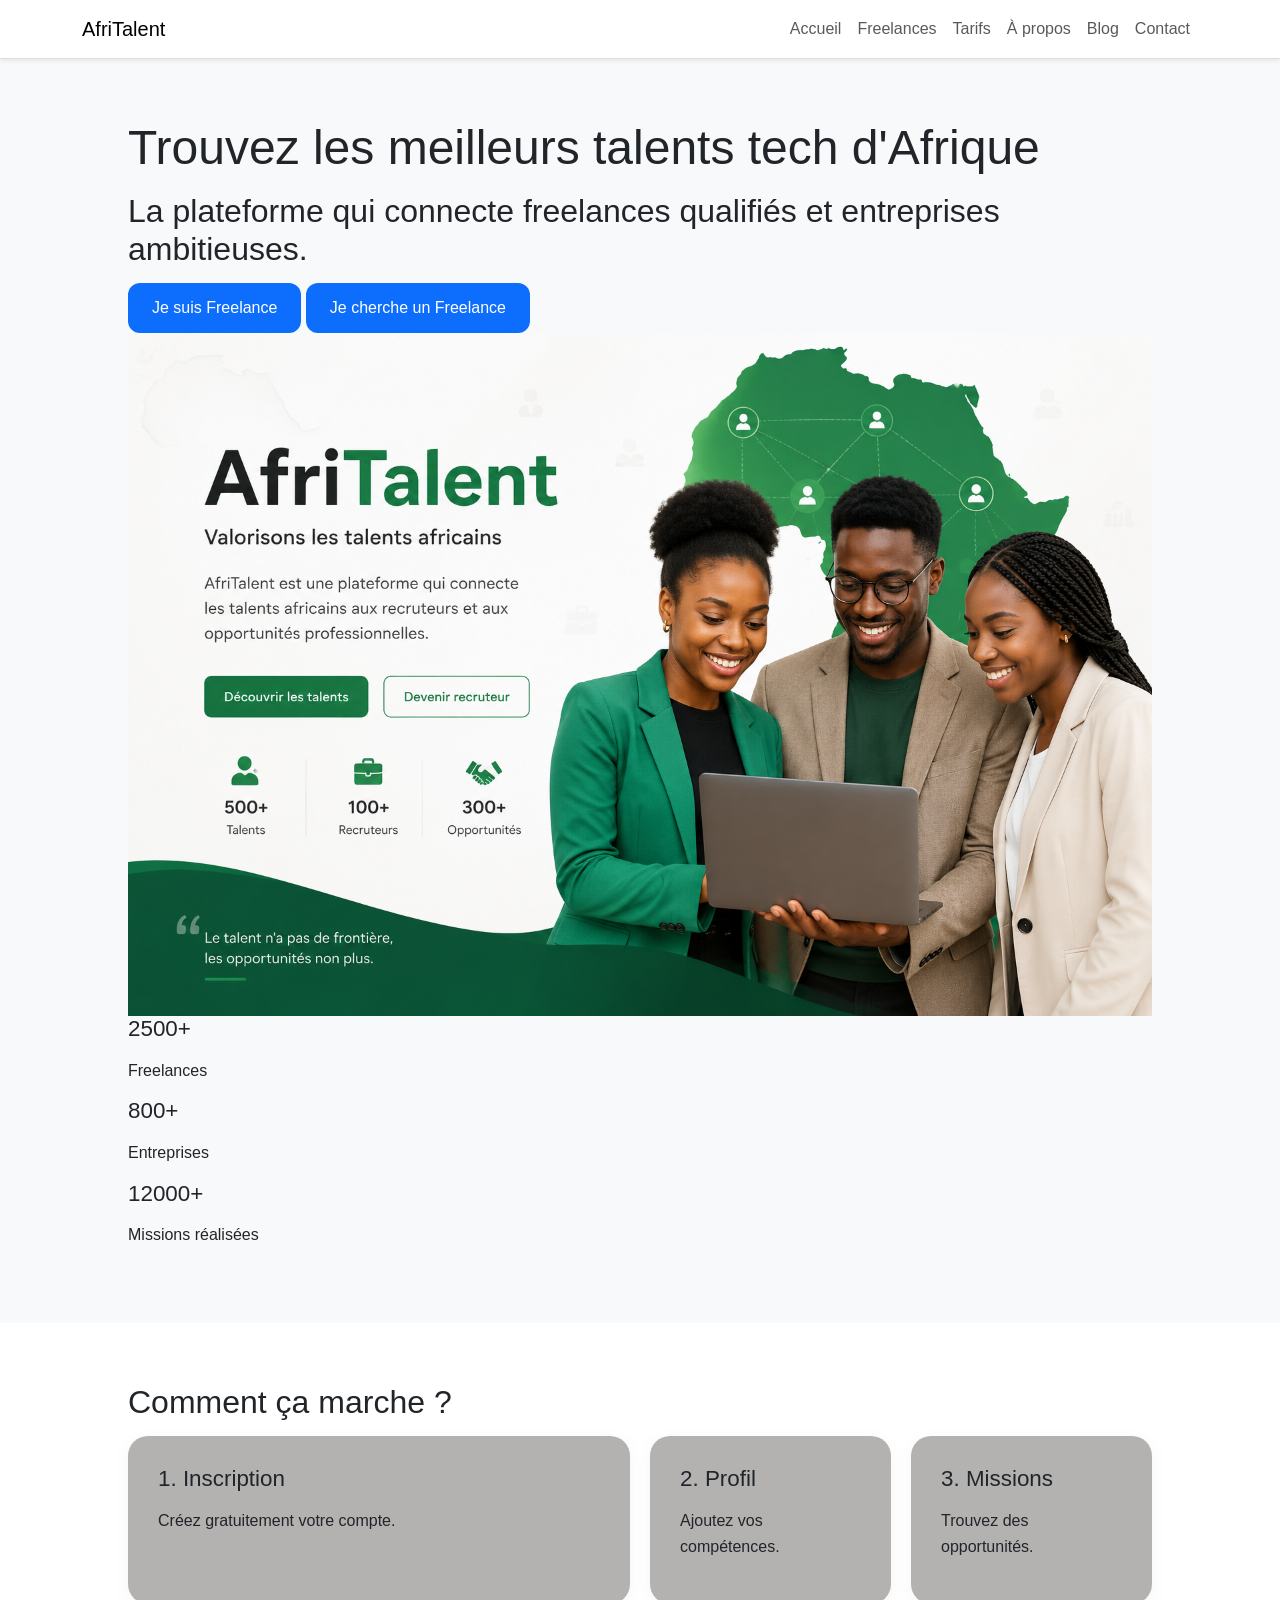
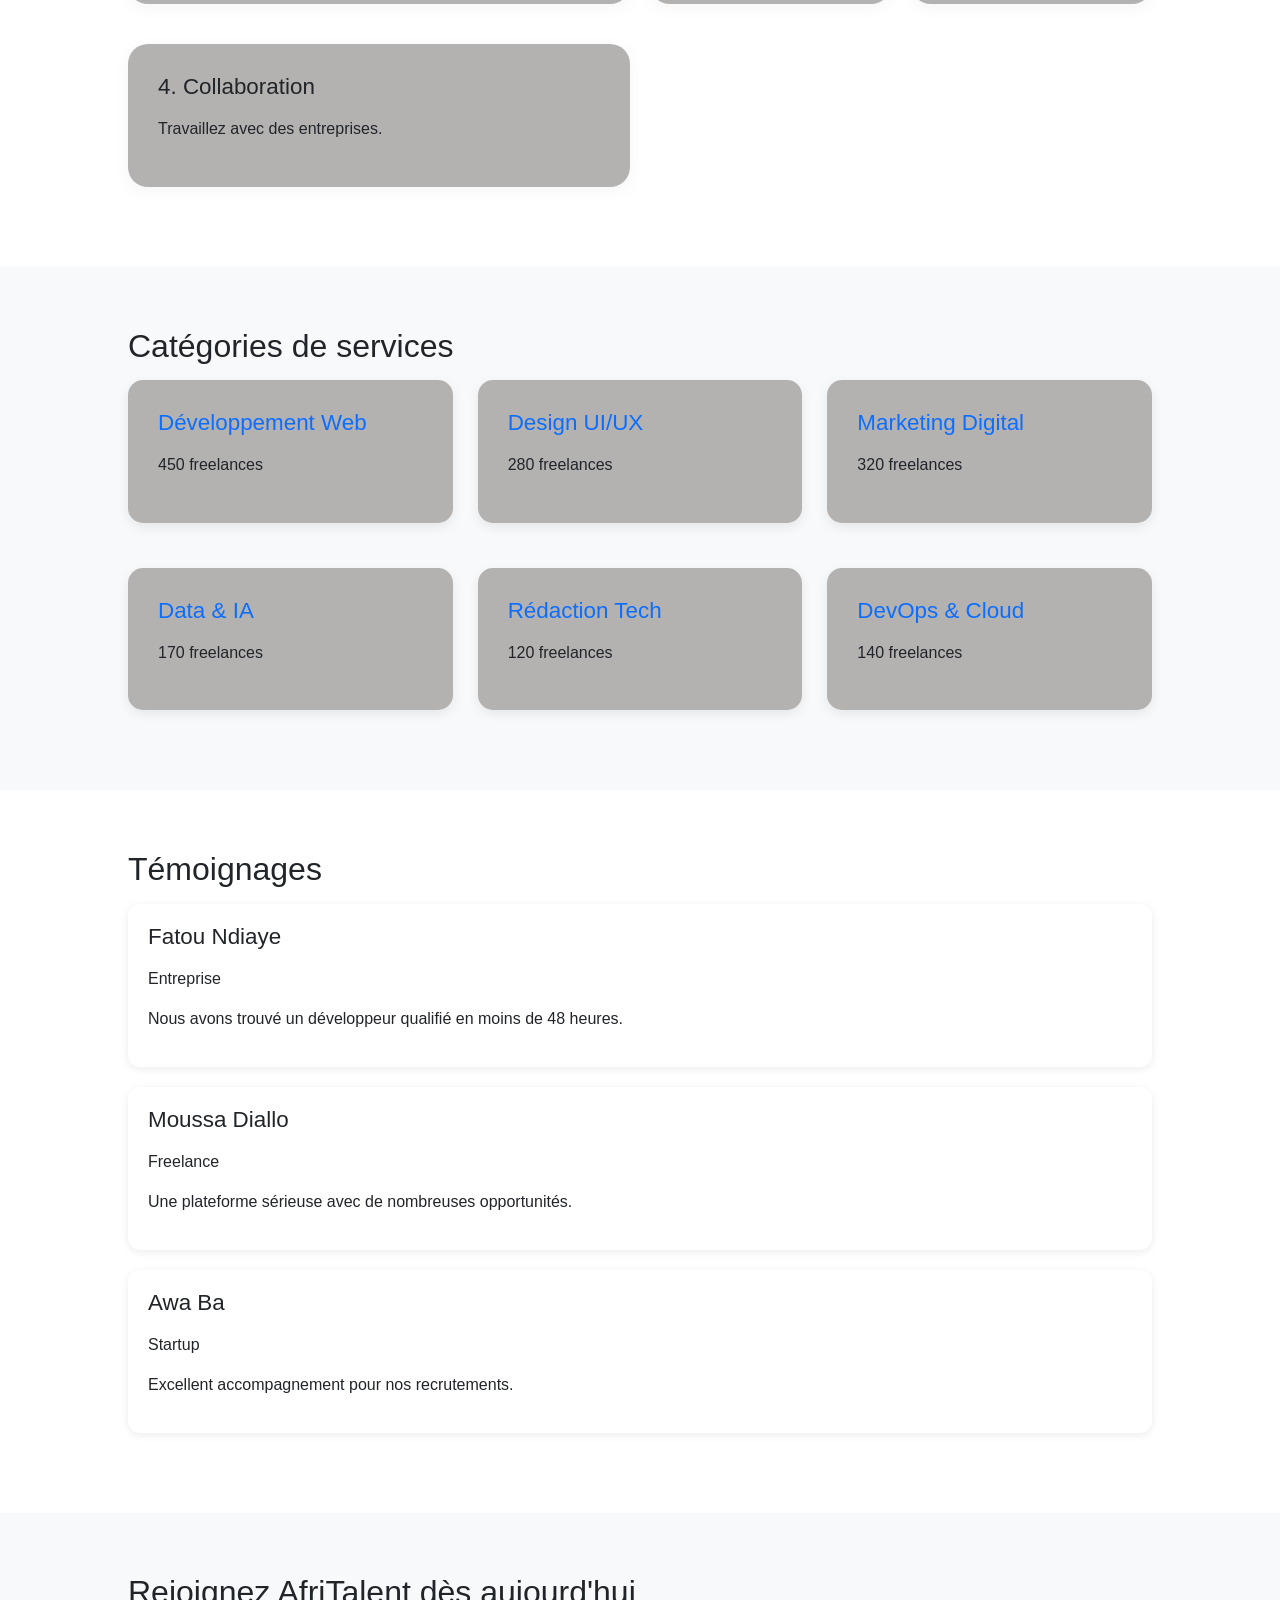
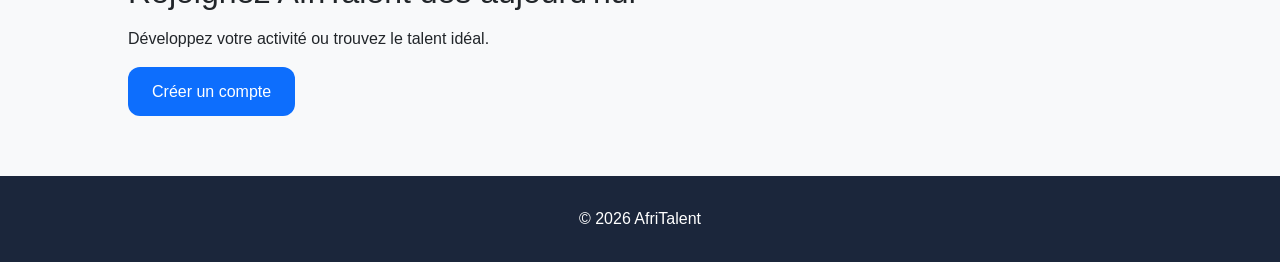
==== commit e1017fc4: "Déploiement : GitHub Pages activé, README finalisé et présentation PowerPoint" ====
--- a/DANY-MEDZO-AfriTalent/index.html
+++ b/DANY-MEDZO-AfriTalent/index.html
@@ -26,7 +26,6 @@
 
         <button type="button"
             class="navbar-toggler"
-            type="button"
             data-bs-toggle="collapse"
             data-bs-target="#navbarMain">
 
@@ -84,7 +83,7 @@
     <button>Je suis Freelance</button>
     <button>Je cherche un Freelance</button>
 
-    <img src="images/f1.jpg" alt="Photo de Awa Ndiaye">
+    <img src="image/ChatGPT Image 15 juin 2026, 19_21_28.png"alt="Photo de Awa Ndiaye"alt="" height="250" width="4000">
 
     <div>
         <h3>2500+</h3>
--- a/DANY-MEDZO-AfriTalent/css/style.css
+++ b/DANY-MEDZO-AfriTalent/css/style.css
@@ -271,10 +271,10 @@
 }
 
 .bento-card{
-    background:white;
+    background:rgb(180, 177, 177);
     padding:30px;
     border-radius:20px;
-    box-shadow:0 4px 15px rgba(0,0,0,0.08);
+    box-shadow:0 4px 15px rgba(131, 130, 130, 0.08);
 }
 
 .bento-card:first-child{
@@ -296,7 +296,7 @@
 }
 
 .category-card{
-    background:white;
+    background:rgb(180, 177, 177);
     padding:30px;
     border-radius:15px;
 
@@ -492,7 +492,7 @@
 
     background:var(--primary-color);
 
-    color:white;
+    color:rgb(236, 233, 233);
 
     cursor:pointer;
 
@@ -525,4 +525,33 @@
 .member{
 
     animation:fadeIn 1s ease;
+}
+.error{
+    color:red;
+    font-size:0.9rem;
+    display:block;
+    margin-bottom:10px;
+}
+
+#successMessage{
+    color:green;
+    font-weight:bold;
+    margin-top:15px;
+}
+img{
+    max-width:100%;
+    height:auto;
+}
+body{
+    overflow-x:hidden;
+}
+@media(max-width:768px){
+
+    .freelances-grid,
+    .categories,
+    .pricing,
+    .team{
+        grid-template-columns:1fr;
+    }
+
 }
